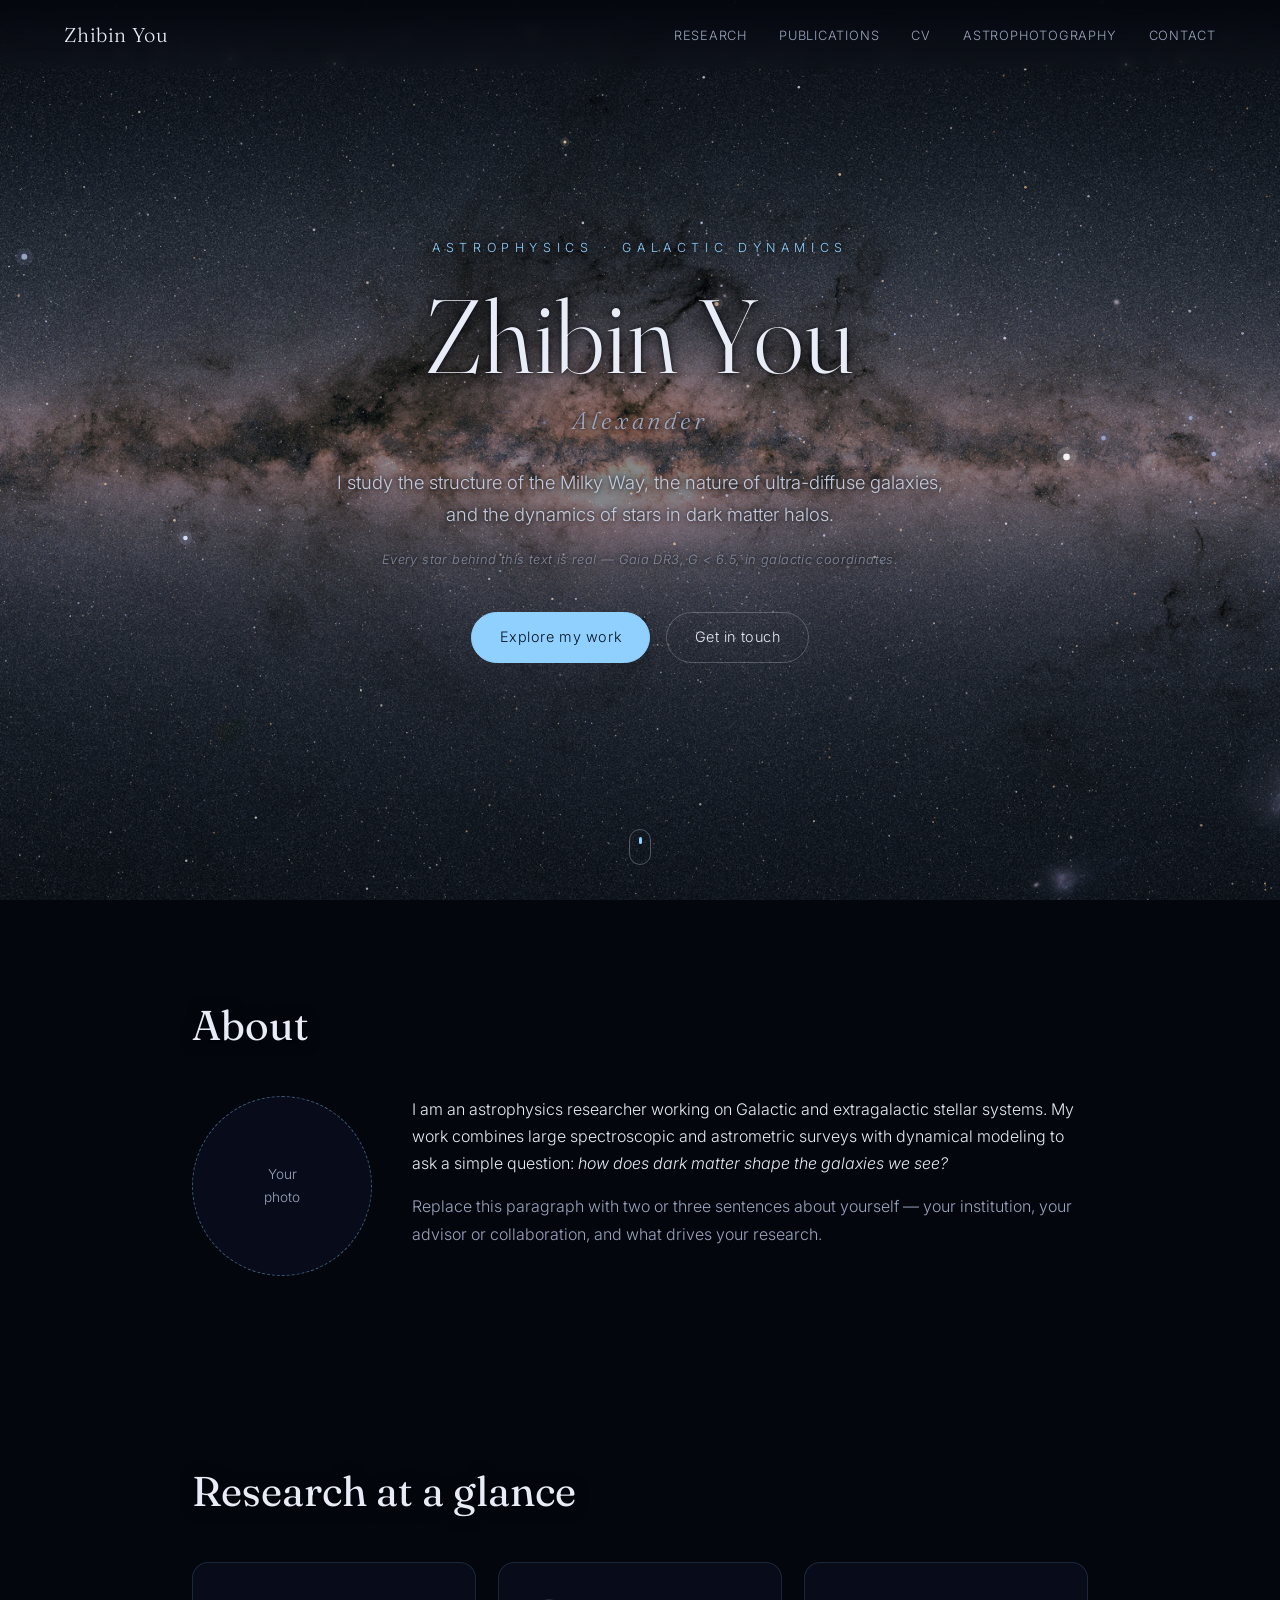
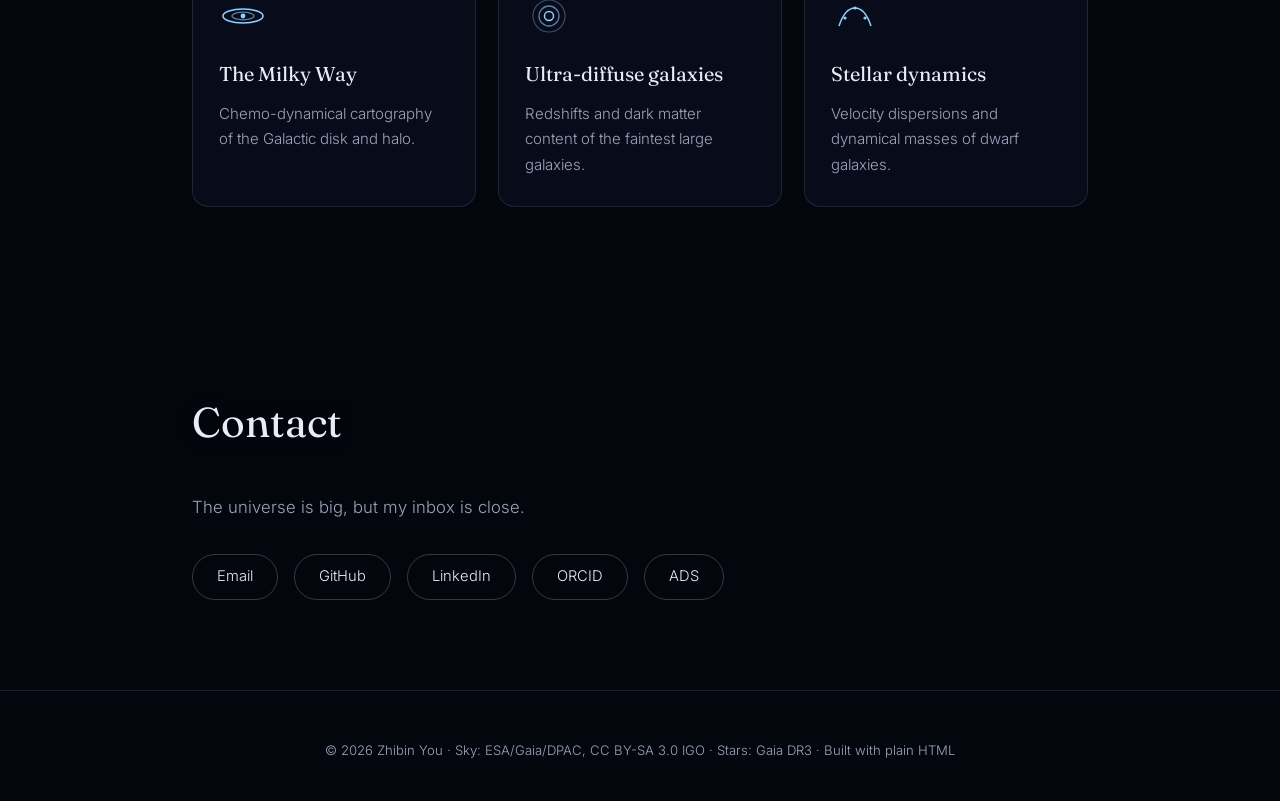
==== index.html @ 36823988 "initial site" ====
<!DOCTYPE html>
<html lang="en">
<head>
<meta charset="UTF-8">
<meta name="viewport" content="width=device-width, initial-scale=1.0">
<title>Zhibin You — Astrophysics</title>
<link rel="preconnect" href="https://fonts.googleapis.com">
<link rel="preconnect" href="https://fonts.gstatic.com" crossorigin>
<link href="https://fonts.googleapis.com/css2?family=Fraunces:opsz,wght@9..144,300;9..144,400;9..144,600&family=Inter:wght@300;400;500;600&display=swap" rel="stylesheet">
<link rel="stylesheet" href="style.css">
</head>
<body>
<canvas id="sky"></canvas>

<nav>
  <a class="brand" href="index.html">Zhibin You</a>
  <div class="links">
    <a href="research.html">Research</a>
    <a href="publications.html">Publications</a>
    <a href="cv.html">CV</a>
    <a href="astrophotography.html">Astrophotography</a>
    <a href="#contact">Contact</a>
  </div>
</nav>

<header id="top" class="hero">
  <p class="pre">ASTROPHYSICS · GALACTIC DYNAMICS</p>
  <h1>Zhibin You</h1>
  <p class="aka">Alexander</p>
  <p class="tagline">I study the structure of the Milky Way, the nature of ultra-diffuse galaxies,<br>and the dynamics of stars in dark matter halos.</p>
  <p class="sky-note">Every star behind this text is real — Gaia DR3, G &lt; 6.5, in galactic coordinates.</p>
  <div class="hero-actions">
    <a class="btn primary" href="research.html">Explore my work</a>
    <a class="btn ghost" href="#contact">Get in touch</a>
  </div>
  <div class="scroll-cue"><span></span></div>
</header>

<main>
  <section id="about" class="reveal">
    <h2>About</h2>
    <div class="about-grid">
      <div class="portrait"><div class="portrait-ph">Your<br>photo</div></div>
      <div>
        <p>I am an astrophysics researcher working on Galactic and extragalactic stellar systems. My work combines large spectroscopic and astrometric surveys with dynamical modeling to ask a simple question: <em>how does dark matter shape the galaxies we see?</em></p>
        <p>Replace this paragraph with two or three sentences about yourself — your institution, your advisor or collaboration, and what drives your research.</p>
      </div>
    </div>
  </section>

  <section id="highlights" class="reveal">
    <h2>Research at a glance</h2>
    <div class="cards">
      <a class="card" href="research.html#milkyway">
        <div class="glyph">
          <svg viewBox="0 0 48 48" fill="none"><ellipse cx="24" cy="24" rx="20" ry="7" stroke="currentColor" stroke-width="1.5"/><ellipse cx="24" cy="24" rx="11" ry="3.8" stroke="currentColor" stroke-width="1.2" opacity=".6"/><circle cx="24" cy="24" r="2.4" fill="currentColor"/></svg>
        </div>
        <h3>The Milky Way</h3>
        <p>Chemo-dynamical cartography of the Galactic disk and halo.</p>
      </a>
      <a class="card" href="research.html#udg">
        <div class="glyph">
          <svg viewBox="0 0 48 48" fill="none"><circle cx="24" cy="24" r="16" stroke="currentColor" stroke-width="1.2" opacity=".35"/><circle cx="24" cy="24" r="10" stroke="currentColor" stroke-width="1.3" opacity=".6"/><circle cx="24" cy="24" r="4.5" stroke="currentColor" stroke-width="1.5"/></svg>
        </div>
        <h3>Ultra-diffuse galaxies</h3>
        <p>Redshifts and dark matter content of the faintest large galaxies.</p>
      </a>
      <a class="card" href="research.html#dynamics">
        <div class="glyph">
          <svg viewBox="0 0 48 48" fill="none"><path d="M8 34 C16 10, 32 10, 40 34" stroke="currentColor" stroke-width="1.5"/><circle cx="14" cy="26" r="1.6" fill="currentColor"/><circle cx="24" cy="16" r="1.6" fill="currentColor"/><circle cx="34" cy="26" r="1.6" fill="currentColor"/></svg>
        </div>
        <h3>Stellar dynamics</h3>
        <p>Velocity dispersions and dynamical masses of dwarf galaxies.</p>
      </a>
    </div>
  </section>

  <section id="contact" class="reveal">
    <h2>Contact</h2>
    <p class="contact-line">The universe is big, but my inbox is close.</p>
    <div class="contact-links">
      <a href="mailto:zyou6@alumni.jh.edu">Email</a>
      <a href="https://github.com/yourusername">GitHub</a>
      <a href="https://www.linkedin.com/in/your-handle">LinkedIn</a>
      <a href="https://orcid.org/0000-0000-0000-0000">ORCID</a>
      <a href="https://ui.adsabs.harvard.edu/">ADS</a>
    </div>
  </section>
</main>

<footer>
  <p>© 2026 Zhibin You · Sky: ESA/Gaia/DPAC, CC BY-SA 3.0 IGO · Stars: Gaia DR3 · Built with plain HTML</p>
</footer>

<script src="gaia_stars.js"></script>
<script src="stars.js"></script>
</body>
</html>
---- style.css ----
:root {
  --bg: #04060e;
  --bg-soft: #0a0f1e;
  --ink: #e8ecf6;
  --ink-dim: #9aa5bd;
  --accent: #8fd0ff;
  --accent-warm: #ffd9a0;
  --line: rgba(143, 208, 255, 0.14);
  --card: rgba(13, 19, 38, 0.55);
}

* { margin: 0; padding: 0; box-sizing: border-box; }

html { scroll-behavior: smooth; }

body {
  background: var(--bg);
  color: var(--ink);
  font-family: "Inter", system-ui, sans-serif;
  font-weight: 300;
  line-height: 1.7;
  overflow-x: hidden;
}

#sky {
  position: fixed;
  inset: 0;
  z-index: 0;
}

.sky-note {
  margin-top: 1.2rem;
  font-size: 0.8rem;
  font-style: italic;
  color: rgba(154, 165, 189, 0.75);
  letter-spacing: 0.03em;
}

nav {
  position: fixed;
  top: 0;
  left: 0;
  right: 0;
  z-index: 10;
  display: flex;
  justify-content: space-between;
  align-items: center;
  padding: 1.1rem clamp(1.5rem, 5vw, 4rem);
  background: linear-gradient(rgba(4, 6, 14, 0.85), rgba(4, 6, 14, 0));
  backdrop-filter: blur(6px);
}

nav .brand {
  font-family: "Fraunces", serif;
  font-size: 1.25rem;
  color: var(--ink);
  text-decoration: none;
  letter-spacing: 0.02em;
}

nav .links { white-space: nowrap; }

nav .links a {
  color: var(--ink-dim);
  text-decoration: none;
  font-size: 0.8rem;
  letter-spacing: 0.06em;
  text-transform: uppercase;
  margin-left: clamp(0.8rem, 2.2vw, 2.2rem);
  transition: color 0.25s;
}

@media (max-width: 980px) {
  nav .links a[href$="#contact"] { display: none; }
}

nav .links a:hover, nav .links a.active { color: var(--accent); }

header {
  position: relative;
  z-index: 1;
  min-height: 100vh;
  display: flex;
  flex-direction: column;
  justify-content: center;
  align-items: center;
  text-align: center;
  padding: 0 1.5rem;
}

header .pre {
  font-size: 0.78rem;
  letter-spacing: 0.45em;
  color: var(--accent);
  margin-bottom: 1.4rem;
}

header h1 {
  font-family: "Fraunces", serif;
  font-weight: 300;
  font-size: clamp(3.2rem, 9vw, 6.5rem);
  letter-spacing: 0.01em;
  line-height: 1.05;
}

.aka {
  margin-top: 0.7rem;
  font-family: "Fraunces", serif;
  font-style: italic;
  font-size: clamp(1.05rem, 2.2vw, 1.5rem);
  color: var(--ink-dim);
  letter-spacing: 0.14em;
}

header .tagline {
  margin-top: 1.6rem;
  max-width: 44rem;
  color: #c3ccdf;
  font-size: clamp(1rem, 2vw, 1.15rem);
}

header, .page-head, section h2, .topic {
  text-shadow: 0 1px 14px rgba(4, 6, 14, 0.95), 0 0 4px rgba(4, 6, 14, 0.7);
}

.btn { text-shadow: none; }

.hero-actions { margin-top: 2.6rem; display: flex; gap: 1rem; flex-wrap: wrap; justify-content: center; }

.btn {
  display: inline-block;
  padding: 0.75rem 1.7rem;
  border-radius: 999px;
  font-size: 0.9rem;
  letter-spacing: 0.04em;
  text-decoration: none;
  transition: all 0.3s;
}

.btn.primary {
  color: #04121f;
  background: var(--accent);
  border: 1px solid var(--accent);
}

.btn.primary:hover { background: #b5e0ff; box-shadow: 0 0 32px rgba(143, 208, 255, 0.35); }

.btn.ghost {
  color: var(--ink);
  border: 1px solid rgba(232, 236, 246, 0.25);
}

.btn.ghost:hover { border-color: var(--accent); color: var(--accent); }

.scroll-cue {
  position: absolute;
  bottom: 2.2rem;
  width: 22px;
  height: 36px;
  border: 1.5px solid rgba(232, 236, 246, 0.3);
  border-radius: 12px;
}

.scroll-cue span {
  position: absolute;
  left: 50%;
  top: 7px;
  width: 3px;
  height: 7px;
  margin-left: -1.5px;
  border-radius: 2px;
  background: var(--accent);
  animation: cue 2s infinite;
}

@keyframes cue {
  0% { transform: translateY(0); opacity: 1; }
  70% { transform: translateY(12px); opacity: 0; }
  100% { opacity: 0; }
}

.page-head {
  position: relative;
  z-index: 1;
  min-height: 48vh;
  display: flex;
  flex-direction: column;
  justify-content: flex-end;
  align-items: center;
  text-align: center;
  padding: 7rem 1.5rem 3rem;
}

.page-head .pre {
  font-size: 0.72rem;
  letter-spacing: 0.45em;
  color: var(--accent);
  margin-bottom: 1rem;
}

.page-head h1 {
  font-family: "Fraunces", serif;
  font-weight: 300;
  font-size: clamp(2.6rem, 6vw, 4.2rem);
}

.page-head .tagline {
  margin-top: 1rem;
  max-width: 44rem;
  color: var(--ink-dim);
}

.page-head code {
  font-family: ui-monospace, monospace;
  font-size: 0.85em;
  color: var(--accent);
}

.page-head .hero-actions { margin-top: 1.8rem; }

main { position: relative; z-index: 1; }

section {
  max-width: 62rem;
  margin: 0 auto;
  padding: clamp(4rem, 10vh, 7rem) clamp(1.5rem, 5vw, 3rem);
}

section h2 {
  font-family: "Fraunces", serif;
  font-weight: 400;
  font-size: clamp(1.8rem, 4vw, 2.6rem);
  margin-bottom: 2.2rem;
}

section h2 .num {
  font-size: 0.55em;
  color: var(--accent);
  vertical-align: 0.5em;
  margin-right: 0.8em;
  letter-spacing: 0.15em;
}

.reveal { opacity: 0; transform: translateY(28px); transition: opacity 0.8s ease, transform 0.8s ease; }
.reveal.in { opacity: 1; transform: none; }

.about-grid {
  display: grid;
  grid-template-columns: 180px 1fr;
  gap: 2.5rem;
  align-items: start;
}

.about-grid p + p { margin-top: 1rem; color: var(--ink-dim); }

.portrait-ph {
  width: 180px;
  height: 180px;
  border-radius: 50%;
  border: 1px dashed rgba(143, 208, 255, 0.4);
  display: flex;
  align-items: center;
  justify-content: center;
  text-align: center;
  color: var(--ink-dim);
  font-size: 0.85rem;
  background: var(--card);
}

.cards {
  display: grid;
  grid-template-columns: repeat(auto-fit, minmax(240px, 1fr));
  gap: 1.4rem;
}

.card {
  background: var(--card);
  border: 1px solid var(--line);
  border-radius: 16px;
  padding: 1.8rem 1.6rem;
  backdrop-filter: blur(8px);
  transition: transform 0.35s, border-color 0.35s, box-shadow 0.35s;
}

.card:hover {
  transform: translateY(-6px);
  border-color: rgba(143, 208, 255, 0.45);
  box-shadow: 0 18px 44px rgba(0, 0, 0, 0.45);
}

.glyph { width: 48px; height: 48px; color: var(--accent); margin-bottom: 1.1rem; }
.glyph svg { width: 100%; height: 100%; }

.card h3 { font-family: "Fraunces", serif; font-weight: 400; font-size: 1.25rem; margin-bottom: 0.6rem; }
.card p { color: var(--ink-dim); font-size: 0.94rem; }

.section-note { color: var(--ink-dim); font-size: 0.9rem; margin: -1.2rem 0 2rem; }
.section-note a { color: var(--accent); }

.pubs { list-style: none; margin-bottom: 2.2rem; }

.pubs li {
  display: grid;
  grid-template-columns: 5rem 1fr;
  gap: 1.5rem;
  padding: 1.5rem 0;
  border-bottom: 1px solid var(--line);
}

.pubs li:first-child { border-top: 1px solid var(--line); }

.pubs .year, .timeline .year {
  font-family: "Fraunces", serif;
  color: var(--accent);
  font-size: 1rem;
  padding-top: 0.15rem;
  white-space: nowrap;
}

.pubs h3 { font-weight: 500; font-size: 1.05rem; margin-bottom: 0.3rem; }
.pubs p { color: var(--ink-dim); font-size: 0.9rem; }
.pubs strong { color: var(--ink); font-weight: 500; }
.pubs .venue a { color: var(--accent); text-decoration: none; }
.pubs .venue a:hover { text-decoration: underline; }

.timeline { list-style: none; margin: 1.6rem 0 2.2rem; }

.timeline li {
  display: grid;
  grid-template-columns: 8rem 1fr;
  gap: 1.5rem;
  padding: 1.1rem 0;
  border-bottom: 1px solid var(--line);
}

.timeline h3 { font-weight: 500; font-size: 1.02rem; }
.timeline p { color: var(--ink-dim); font-size: 0.9rem; max-width: 44rem; }
.timeline p + p { margin-top: 0.4rem; }

#cv > p { color: var(--ink-dim); }

.contact-line { color: var(--ink-dim); margin-bottom: 2rem; font-size: 1.05rem; }

.contact-links { display: flex; gap: 1rem; flex-wrap: wrap; }

.contact-links a {
  color: var(--ink);
  text-decoration: none;
  border: 1px solid rgba(232, 236, 246, 0.22);
  border-radius: 999px;
  padding: 0.6rem 1.5rem;
  font-size: 0.92rem;
  transition: all 0.3s;
}

.contact-links a:hover {
  border-color: var(--accent);
  color: var(--accent);
  box-shadow: 0 0 24px rgba(143, 208, 255, 0.2);
}

footer {
  position: relative;
  z-index: 1;
  text-align: center;
  padding: 3rem 1.5rem 2.5rem;
  color: var(--ink-dim);
  font-size: 0.82rem;
  border-top: 1px solid var(--line);
}

.topic { border-top: 1px solid var(--line); }
.topic:first-child { border-top: none; }
.topic .glyph { margin-bottom: 1rem; }
.topic h2 { margin-bottom: 1.2rem; }
.topic p { max-width: 46rem; }
.topic p + p { margin-top: 1rem; color: var(--ink-dim); }

.chips { display: flex; flex-wrap: wrap; gap: 0.7rem; }

.chips span {
  border: 1px solid var(--line);
  background: var(--card);
  border-radius: 999px;
  padding: 0.45rem 1.1rem;
  font-size: 0.88rem;
  color: var(--ink-dim);
}

section.wide { max-width: 76rem; }

.gallery {
  display: grid;
  grid-template-columns: repeat(auto-fill, minmax(300px, 1fr));
  gap: 1.6rem;
}

.shot { margin: 0; }

.shot-frame {
  position: relative;
  aspect-ratio: 4 / 3;
  border-radius: 14px;
  overflow: hidden;
  border: 1px solid var(--line);
  background: var(--card);
}

.shot-frame img {
  width: 100%;
  height: 100%;
  object-fit: cover;
  display: block;
  cursor: zoom-in;
  transition: transform 0.5s ease;
}

.shot-frame:hover img { transform: scale(1.04); }

.shot-ph {
  position: absolute;
  inset: 0;
  display: none;
  flex-direction: column;
  justify-content: center;
  align-items: center;
  gap: 0.5rem;
  text-align: center;
  padding: 1rem;
}

.shot-ph span { font-family: "Fraunces", serif; font-size: 1.05rem; }
.shot-ph em { font-size: 0.78rem; color: var(--ink-dim); font-style: normal; }

.shot.missing img { display: none; }
.shot.missing .shot-ph { display: flex; }
.shot.missing .shot-frame { border-style: dashed; border-color: rgba(143, 208, 255, 0.35); }

.shot figcaption { margin-top: 0.7rem; display: flex; flex-direction: column; gap: 0.15rem; }
.shot figcaption strong { font-weight: 500; font-size: 0.95rem; }
.shot figcaption span { color: var(--ink-dim); font-size: 0.8rem; }

#lightbox {
  position: fixed;
  inset: 0;
  z-index: 50;
  display: none;
  flex-direction: column;
  justify-content: center;
  align-items: center;
  gap: 1rem;
  background: rgba(2, 4, 10, 0.92);
  backdrop-filter: blur(10px);
  padding: 3rem 1.5rem;
}

#lightbox.open { display: flex; }

#lightbox img {
  max-width: min(92vw, 1200px);
  max-height: 78vh;
  border-radius: 10px;
}

#lightbox p { color: var(--ink-dim); font-size: 0.9rem; text-align: center; }

#lb-close {
  position: absolute;
  top: 1.2rem;
  right: 1.6rem;
  background: none;
  border: none;
  color: var(--ink);
  font-size: 2.2rem;
  cursor: pointer;
  line-height: 1;
}

a.card { text-decoration: none; color: inherit; display: block; }

@media (max-width: 640px) {
  nav .links a:not(:last-child) { display: none; }
  .about-grid { grid-template-columns: 1fr; }
  .portrait-ph { margin: 0 auto; }
  .pubs li, .timeline li { grid-template-columns: 1fr; gap: 0.3rem; }
}
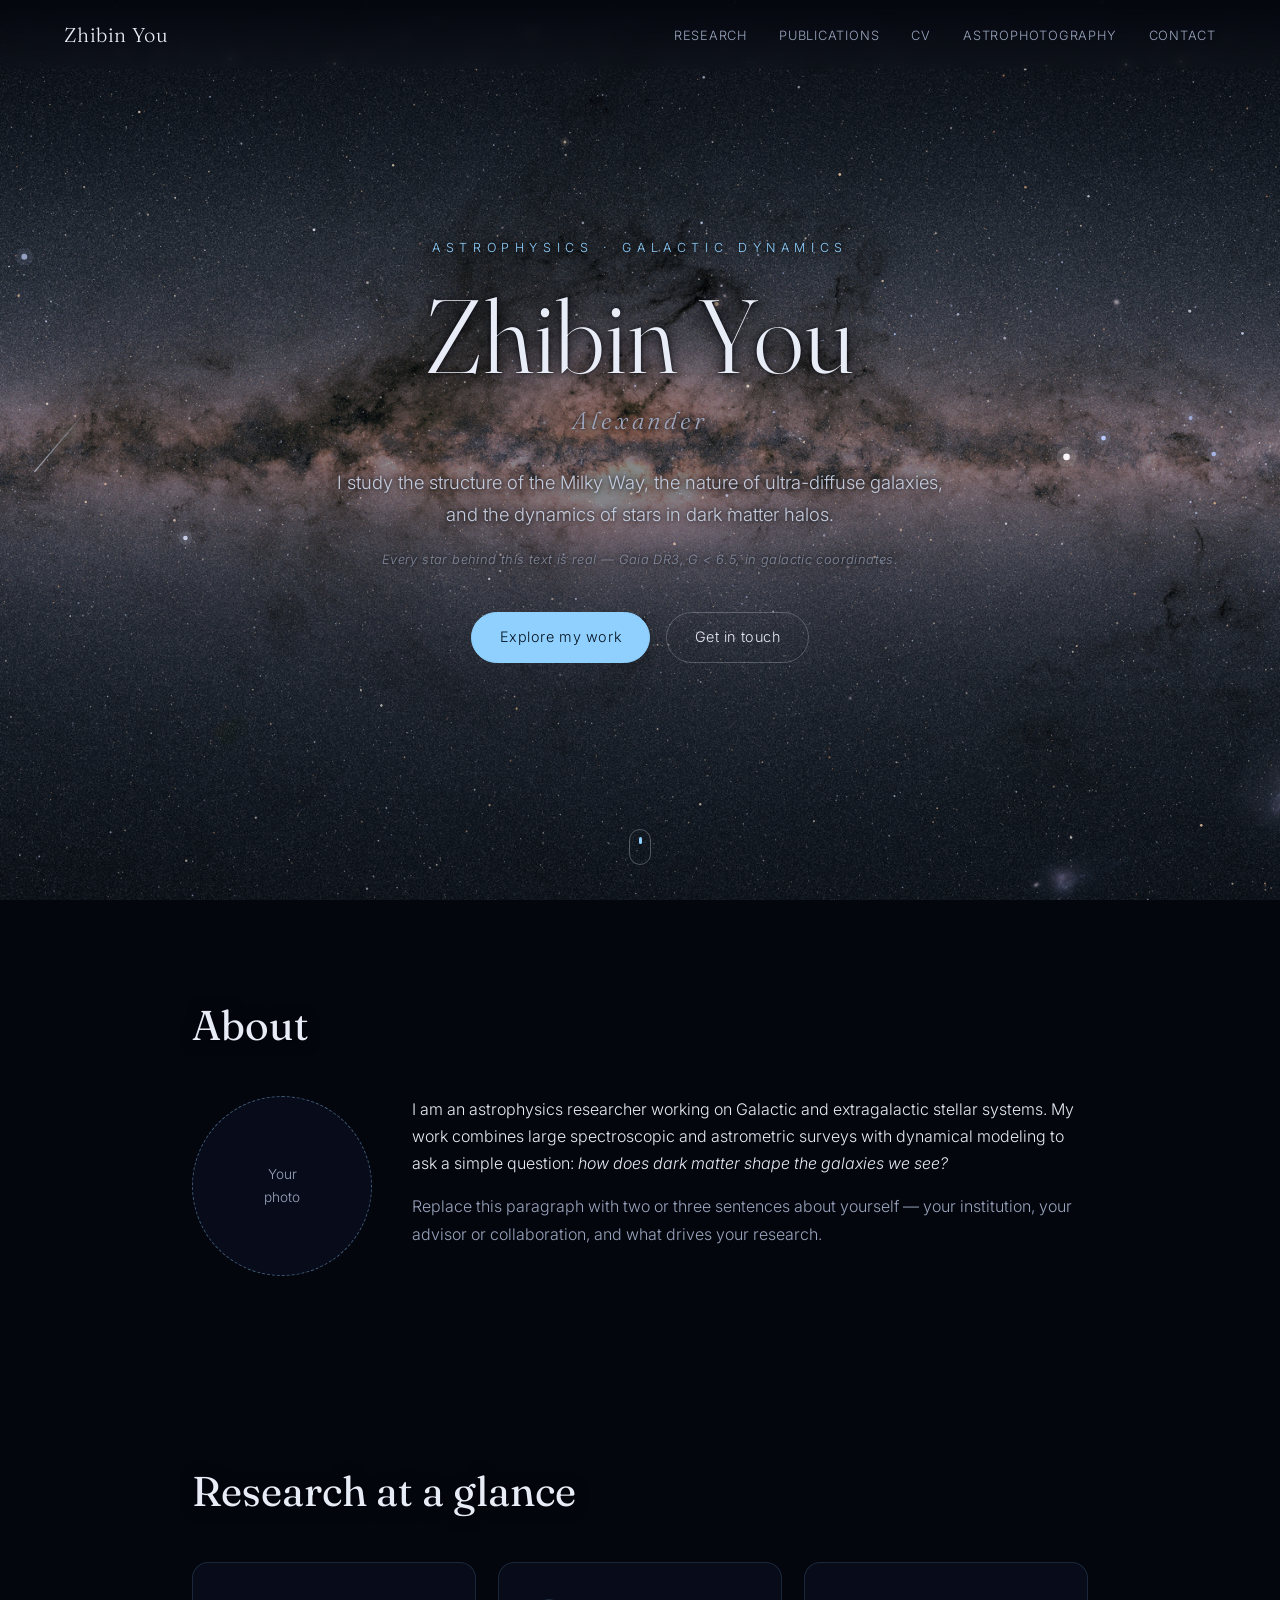
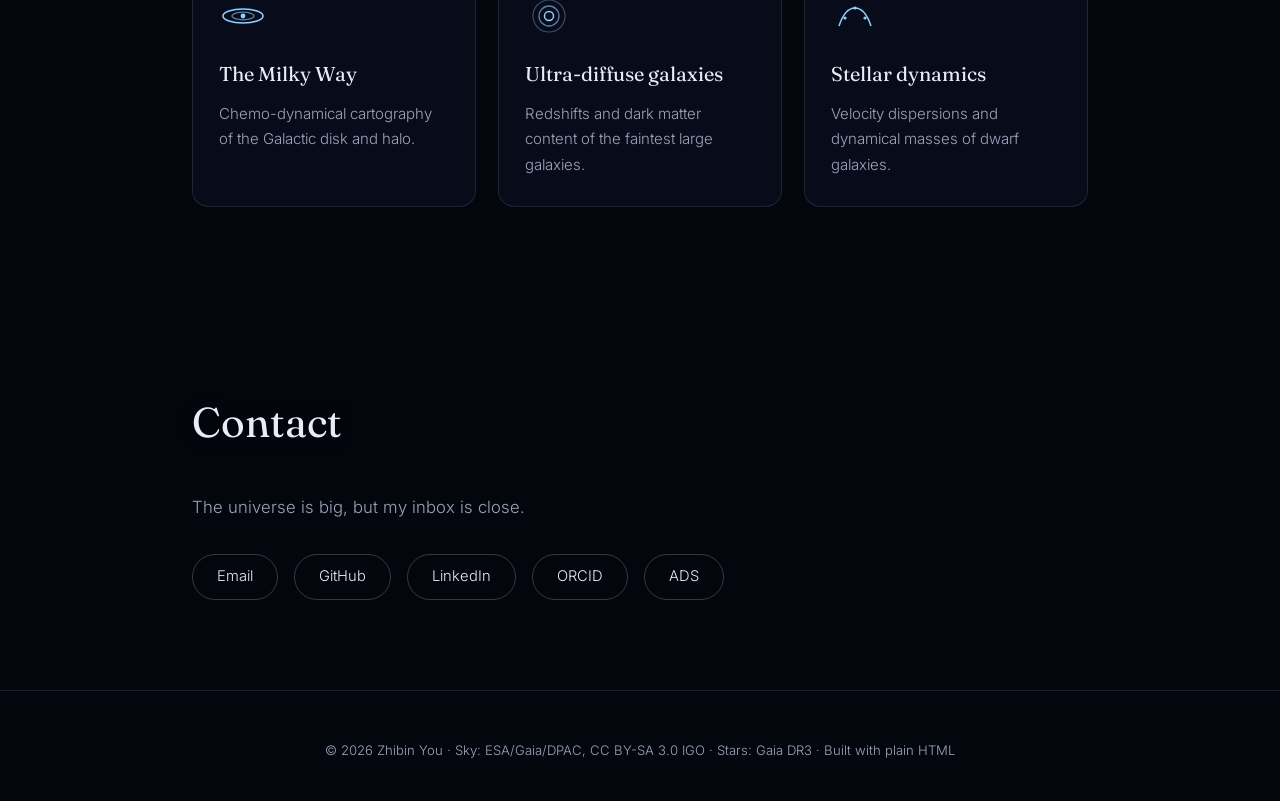
==== commit 86e2d855: "update" ====
--- a/index.html
+++ b/index.html
@@ -80,8 +80,8 @@
     <p class="contact-line">The universe is big, but my inbox is close.</p>
     <div class="contact-links">
       <a href="mailto:zyou6@alumni.jh.edu">Email</a>
-      <a href="https://github.com/yourusername">GitHub</a>
-      <a href="https://www.linkedin.com/in/your-handle">LinkedIn</a>
+      <a href="https://github.com/Astroceanman">GitHub</a>
+      <a href="https://www.linkedin.com/in/zhibin-you-b2b769414/">LinkedIn</a>
       <a href="https://orcid.org/0000-0000-0000-0000">ORCID</a>
       <a href="https://ui.adsabs.harvard.edu/">ADS</a>
     </div>
--- a/style.css
+++ b/style.css
@@ -390,23 +390,31 @@
 section.wide { max-width: 76rem; }
 
 .gallery {
+  display: flex;
+  flex-direction: column;
+  gap: clamp(3rem, 7vh, 5rem);
+}
+
+.photo-row {
   display: grid;
-  grid-template-columns: repeat(auto-fill, minmax(300px, 1fr));
-  gap: 1.6rem;
-}
-
-.shot { margin: 0; }
-
-.shot-frame {
+  grid-template-columns: 3fr 2fr;
+  gap: clamp(1.5rem, 4vw, 3rem);
+  align-items: center;
+}
+
+.photo-row:nth-child(even) .photo-frame { order: 2; }
+
+.photo-frame {
   position: relative;
-  aspect-ratio: 4 / 3;
-  border-radius: 14px;
+  aspect-ratio: 3 / 2;
+  border-radius: 16px;
   overflow: hidden;
   border: 1px solid var(--line);
   background: var(--card);
-}
-
-.shot-frame img {
+  box-shadow: 0 22px 60px rgba(0, 0, 0, 0.45);
+}
+
+.photo-frame img {
   width: 100%;
   height: 100%;
   object-fit: cover;
@@ -415,7 +423,7 @@
   transition: transform 0.5s ease;
 }
 
-.shot-frame:hover img { transform: scale(1.04); }
+.photo-frame:hover img { transform: scale(1.03); }
 
 .shot-ph {
   position: absolute;
@@ -429,16 +437,34 @@
   padding: 1rem;
 }
 
-.shot-ph span { font-family: "Fraunces", serif; font-size: 1.05rem; }
+.shot-ph span { font-family: "Fraunces", serif; font-size: 1.15rem; }
 .shot-ph em { font-size: 0.78rem; color: var(--ink-dim); font-style: normal; }
 
-.shot.missing img { display: none; }
-.shot.missing .shot-ph { display: flex; }
-.shot.missing .shot-frame { border-style: dashed; border-color: rgba(143, 208, 255, 0.35); }
-
-.shot figcaption { margin-top: 0.7rem; display: flex; flex-direction: column; gap: 0.15rem; }
-.shot figcaption strong { font-weight: 500; font-size: 0.95rem; }
-.shot figcaption span { color: var(--ink-dim); font-size: 0.8rem; }
+.photo-row.missing img { display: none; }
+.photo-row.missing .shot-ph { display: flex; }
+.photo-row.missing .photo-frame { border-style: dashed; border-color: rgba(143, 208, 255, 0.35); box-shadow: none; }
+
+.photo-info h3 {
+  font-family: "Fraunces", serif;
+  font-weight: 400;
+  font-size: clamp(1.3rem, 2.4vw, 1.7rem);
+  margin-bottom: 0.5rem;
+}
+
+.photo-meta {
+  color: var(--accent);
+  font-size: 0.8rem;
+  letter-spacing: 0.08em;
+  text-transform: uppercase;
+  margin-bottom: 0.9rem;
+}
+
+.photo-desc { color: var(--ink-dim); font-size: 0.95rem; }
+
+@media (max-width: 760px) {
+  .photo-row { grid-template-columns: 1fr; gap: 1.1rem; }
+  .photo-row:nth-child(even) .photo-frame { order: 0; }
+}
 
 #lightbox {
   position: fixed;
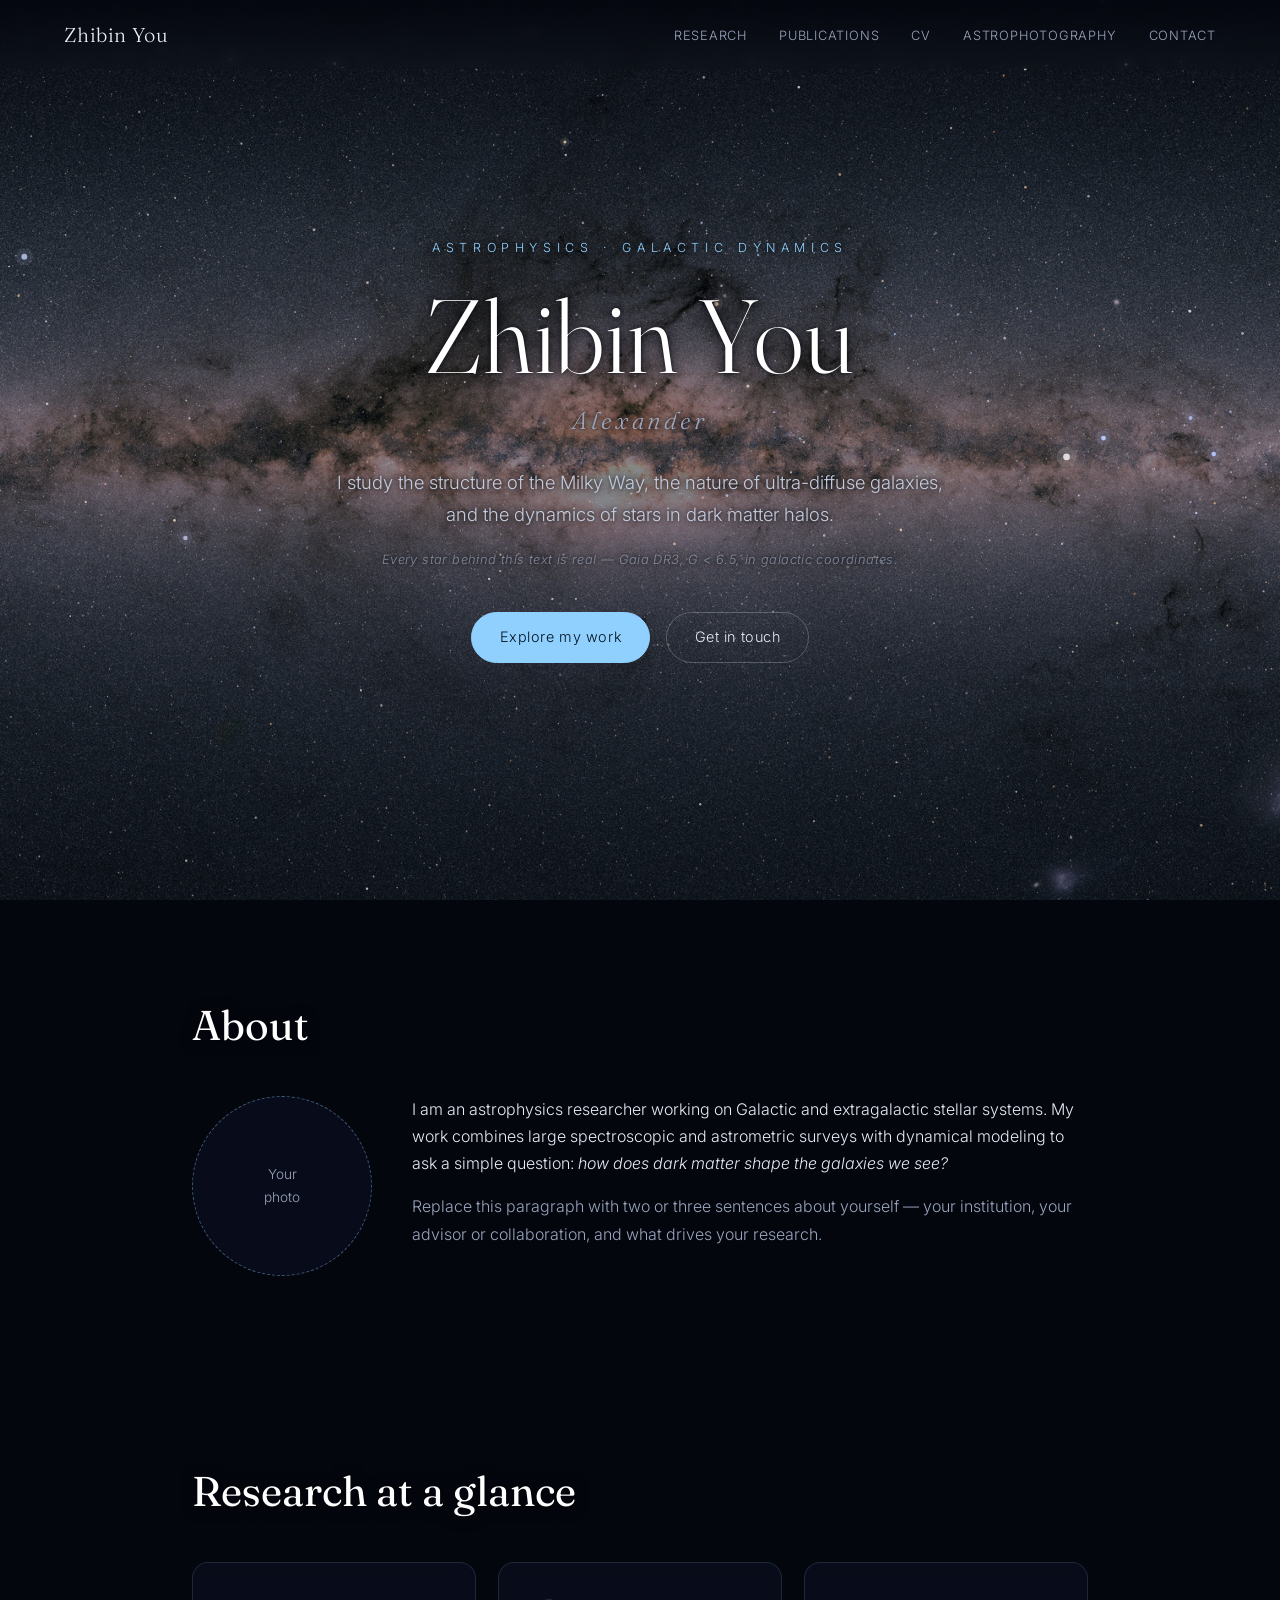
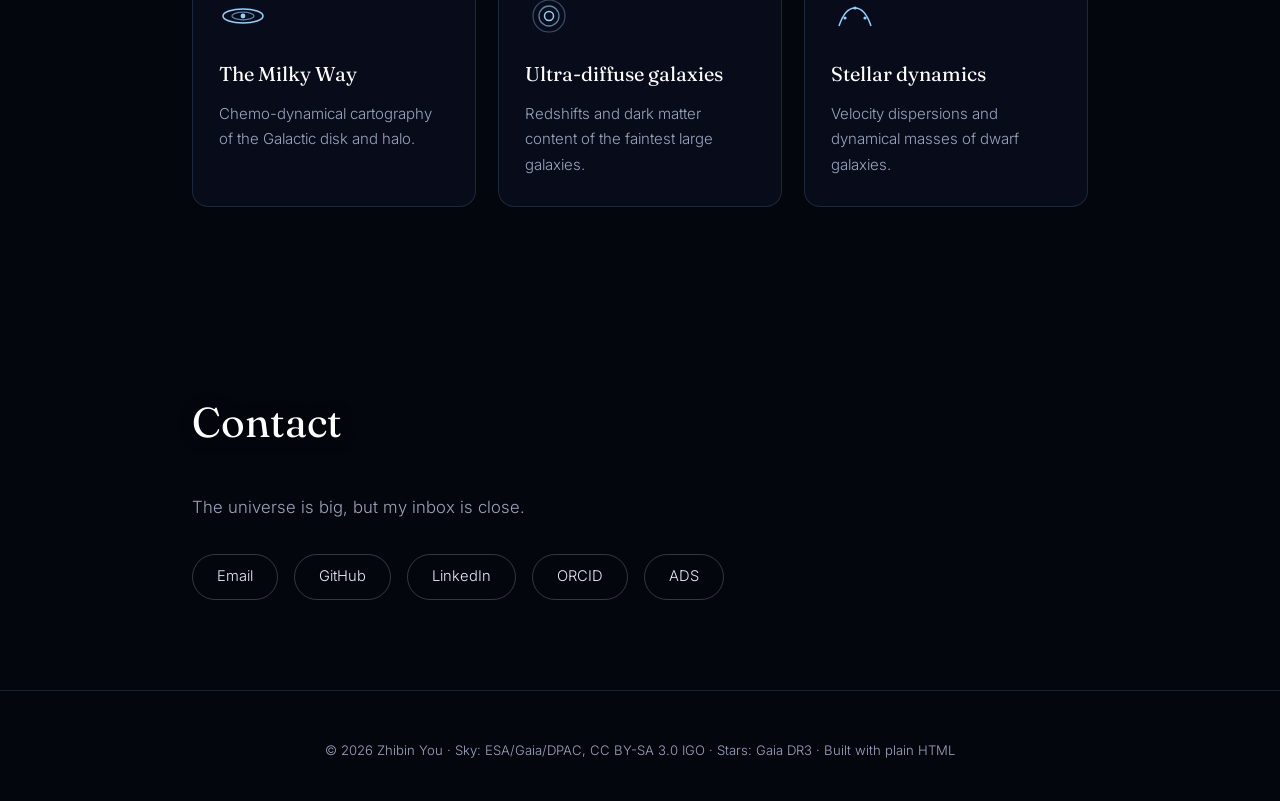
==== commit d6343ebf: "pure-white name and headings, drop CV tagline, legibility tweaks" ====
--- a/index.html
+++ b/index.html
@@ -33,7 +33,6 @@
     <a class="btn primary" href="research.html">Explore my work</a>
     <a class="btn ghost" href="#contact">Get in touch</a>
   </div>
-  <div class="scroll-cue"><span></span></div>
 </header>
 
 <main>
--- a/style.css
+++ b/style.css
@@ -70,11 +70,13 @@
   transition: color 0.25s;
 }
 
-@media (max-width: 980px) {
-  nav .links a[href$="#contact"] { display: none; }
-}
-
 nav .links a:hover, nav .links a.active { color: var(--accent); }
+
+@media (max-width: 760px) {
+  nav { flex-direction: column; gap: 0.55rem; padding: 0.85rem 1rem; }
+  nav .links { white-space: normal; display: flex; flex-wrap: wrap; justify-content: center; }
+  nav .links a { margin: 0 0.55rem; font-size: 0.72rem; }
+}
 
 header {
   position: relative;
@@ -334,8 +336,18 @@
 }
 
 .timeline h3 { font-weight: 500; font-size: 1.02rem; }
-.timeline p { color: var(--ink-dim); font-size: 0.9rem; max-width: 44rem; }
+.timeline p { color: #dfe4ef; font-size: 0.9rem; max-width: 44rem; }
 .timeline p + p { margin-top: 0.4rem; }
+
+.timeline, .pubs, .photo-info {
+  text-shadow: 0 1px 8px rgba(2, 4, 10, 0.92), 0 0 3px rgba(2, 4, 10, 0.7);
+}
+.pubs p, .photo-desc, .topic p { color: #dfe4ef; }
+
+header h1, .page-head h1, section h2,
+.timeline h3, .pubs h3, .card h3, .photo-info h3 {
+  color: #fff;
+}
 
 #cv > p { color: var(--ink-dim); }
 
@@ -402,6 +414,8 @@
   align-items: center;
 }
 
+.photo-row:nth-child(even) { grid-template-columns: 2fr 3fr; }
+.photo-row:nth-child(even) .photo-info { order: 1; }
 .photo-row:nth-child(even) .photo-frame { order: 2; }
 
 .photo-frame {
@@ -460,10 +474,14 @@
 }
 
 .photo-desc { color: var(--ink-dim); font-size: 0.95rem; }
+.photo-desc strong { color: var(--ink); font-weight: 500; }
+.photo-desc a { color: var(--accent); text-decoration: underline; text-underline-offset: 2px; }
+.photo-desc a:hover { color: #b5e0ff; }
 
 @media (max-width: 760px) {
-  .photo-row { grid-template-columns: 1fr; gap: 1.1rem; }
-  .photo-row:nth-child(even) .photo-frame { order: 0; }
+  .photo-row, .photo-row:nth-child(even) { grid-template-columns: 1fr; gap: 1.1rem; }
+  .photo-row:nth-child(even) .photo-frame,
+  .photo-row:nth-child(even) .photo-info { order: 0; }
 }
 
 #lightbox {
@@ -505,7 +523,6 @@
 a.card { text-decoration: none; color: inherit; display: block; }
 
 @media (max-width: 640px) {
-  nav .links a:not(:last-child) { display: none; }
   .about-grid { grid-template-columns: 1fr; }
   .portrait-ph { margin: 0 auto; }
   .pubs li, .timeline li { grid-template-columns: 1fr; gap: 0.3rem; }
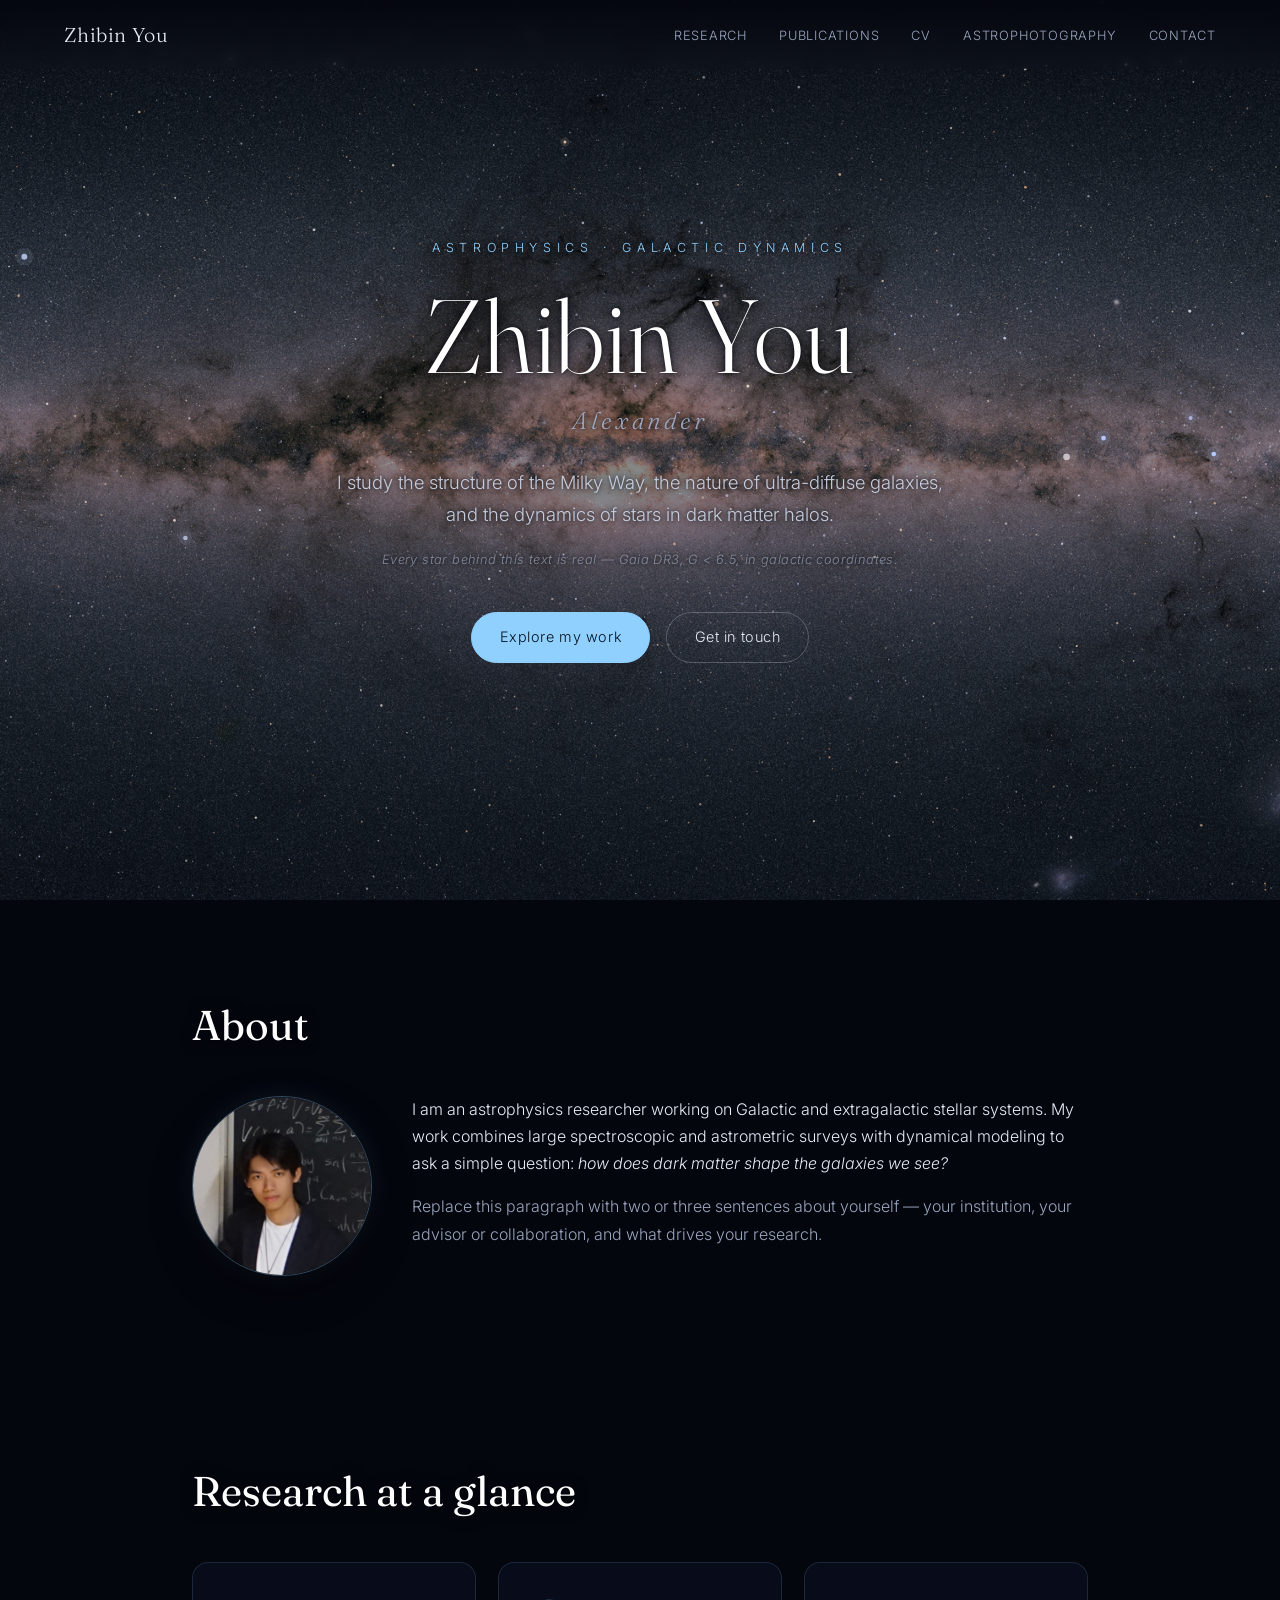
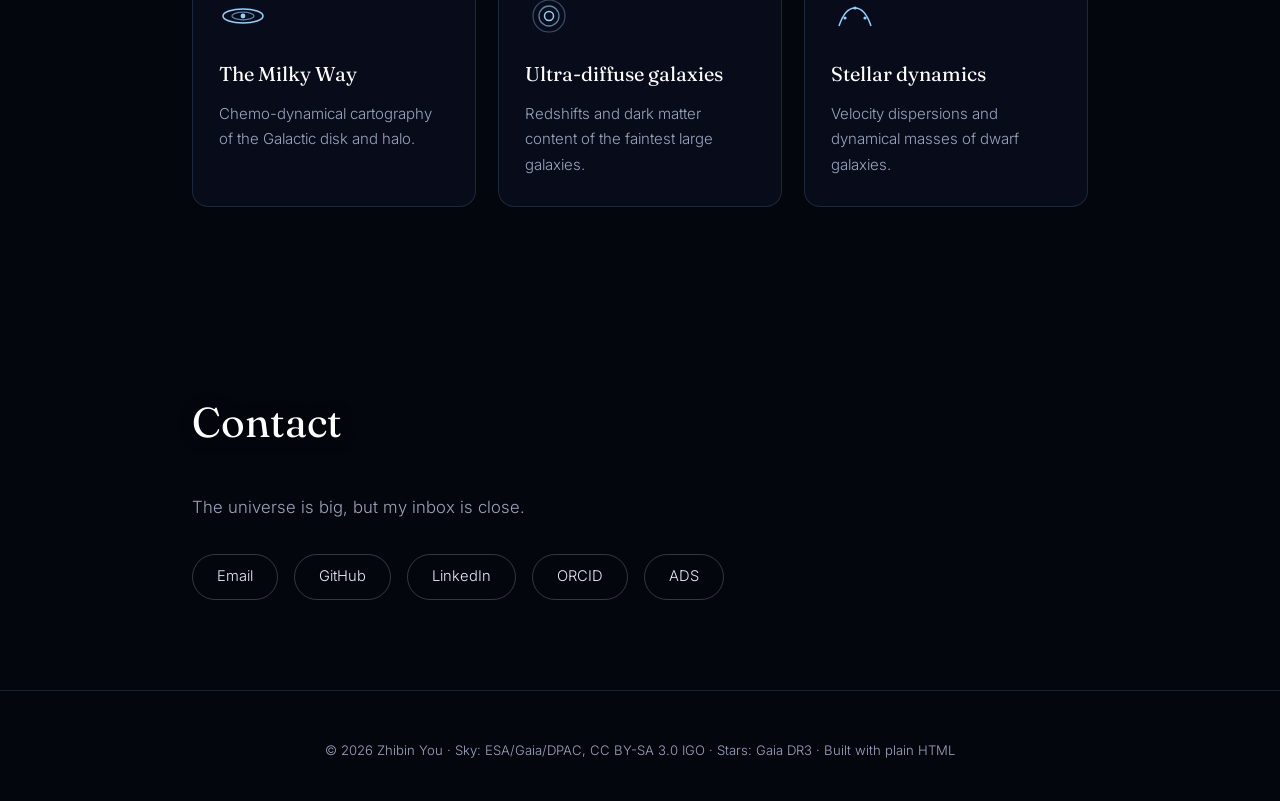
==== commit 93cf8ae1: "Add profile photo to homepage" ====
--- a/index.html
+++ b/index.html
@@ -39,7 +39,9 @@
   <section id="about" class="reveal">
     <h2>About</h2>
     <div class="about-grid">
-      <div class="portrait"><div class="portrait-ph">Your<br>photo</div></div>
+      <div class="portrait">
+        <img src="assets/profile.jpg" alt="Portrait of Zhibin You">
+      </div>
       <div>
         <p>I am an astrophysics researcher working on Galactic and extragalactic stellar systems. My work combines large spectroscopic and astrometric surveys with dynamical modeling to ask a simple question: <em>how does dark matter shape the galaxies we see?</em></p>
         <p>Replace this paragraph with two or three sentences about yourself — your institution, your advisor or collaboration, and what drives your research.</p>
--- a/style.css
+++ b/style.css
@@ -255,18 +255,15 @@
 
 .about-grid p + p { margin-top: 1rem; color: var(--ink-dim); }
 
-.portrait-ph {
+.portrait img {
+  display: block;
   width: 180px;
   height: 180px;
   border-radius: 50%;
-  border: 1px dashed rgba(143, 208, 255, 0.4);
-  display: flex;
-  align-items: center;
-  justify-content: center;
-  text-align: center;
-  color: var(--ink-dim);
-  font-size: 0.85rem;
-  background: var(--card);
+  object-fit: cover;
+  object-position: center;
+  border: 1px solid rgba(143, 208, 255, 0.34);
+  box-shadow: 0 16px 42px rgba(0, 0, 0, 0.45), 0 0 24px rgba(143, 208, 255, 0.09);
 }
 
 .cards {
@@ -522,8 +519,10 @@
 
 a.card { text-decoration: none; color: inherit; display: block; }
 
+.egg { color: inherit; text-decoration: none; cursor: default; }
+
 @media (max-width: 640px) {
   .about-grid { grid-template-columns: 1fr; }
-  .portrait-ph { margin: 0 auto; }
+  .portrait img { margin: 0 auto; }
   .pubs li, .timeline li { grid-template-columns: 1fr; gap: 0.3rem; }
 }
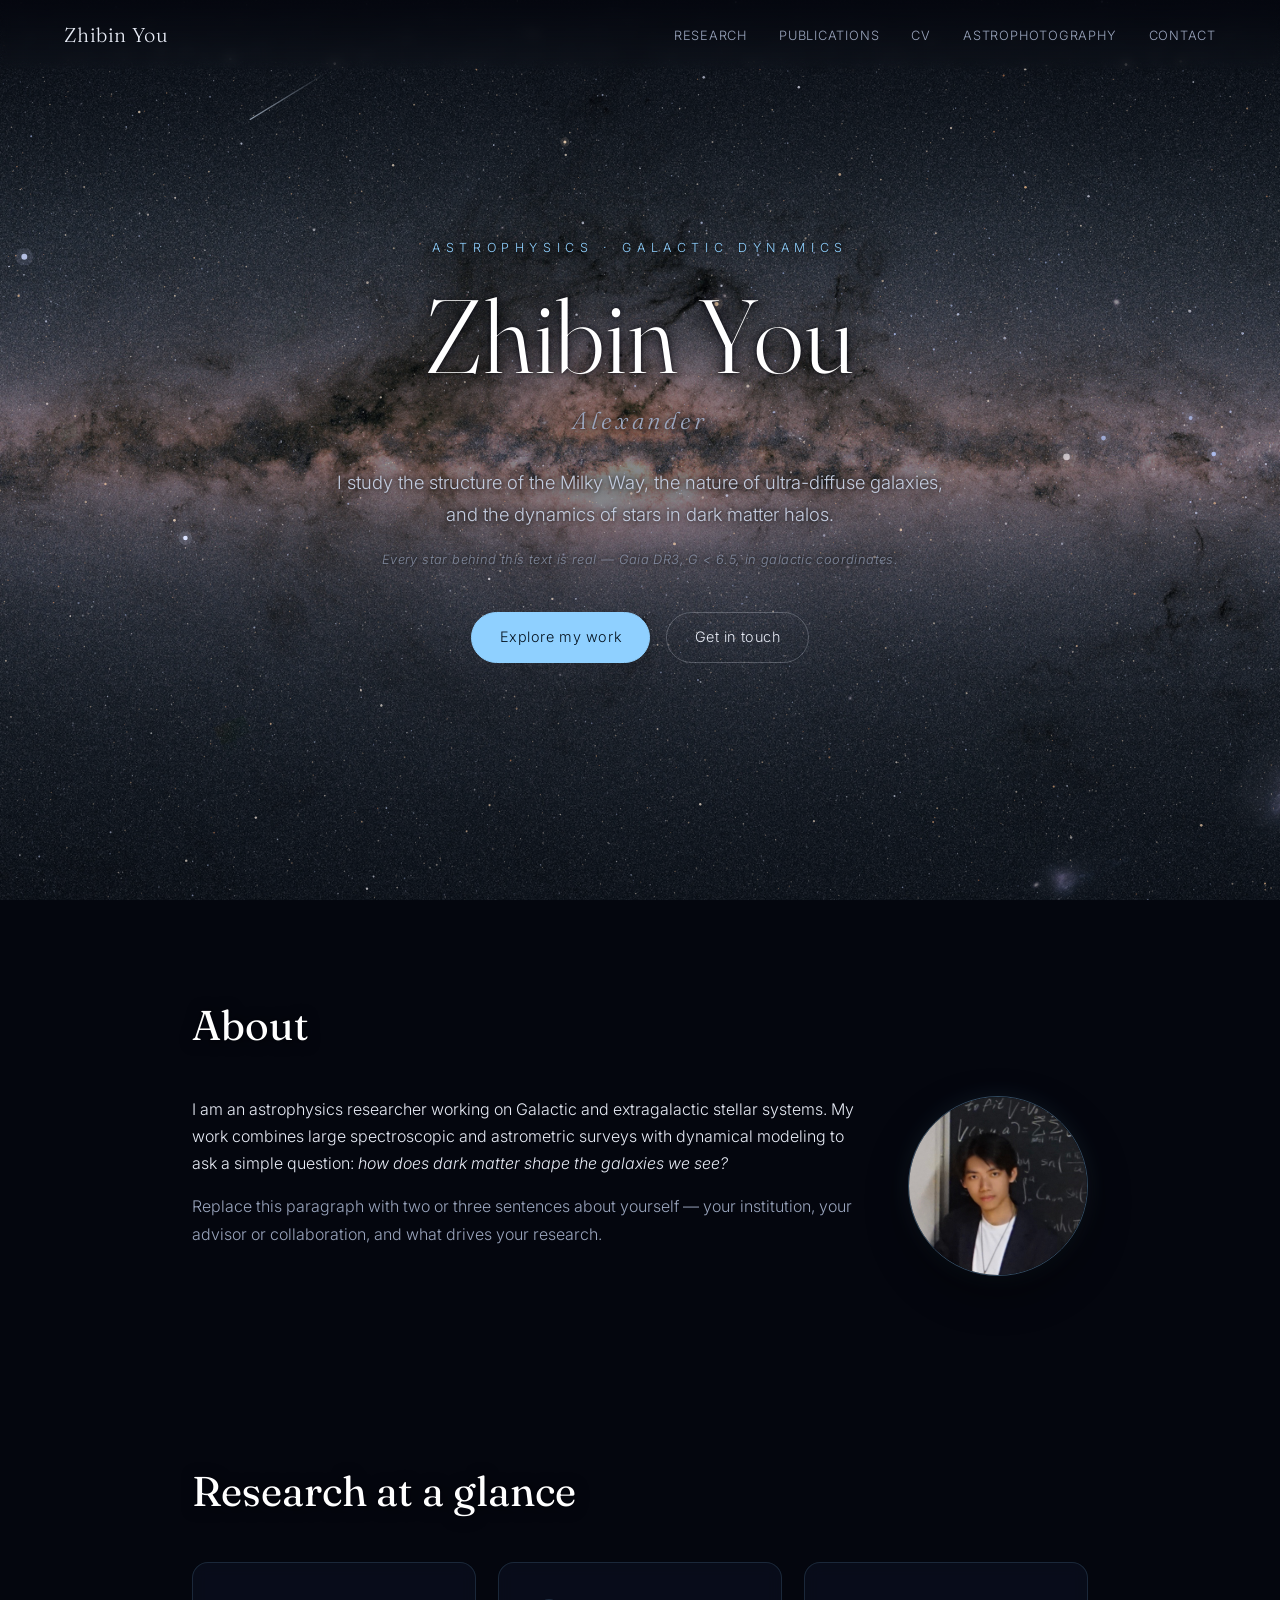
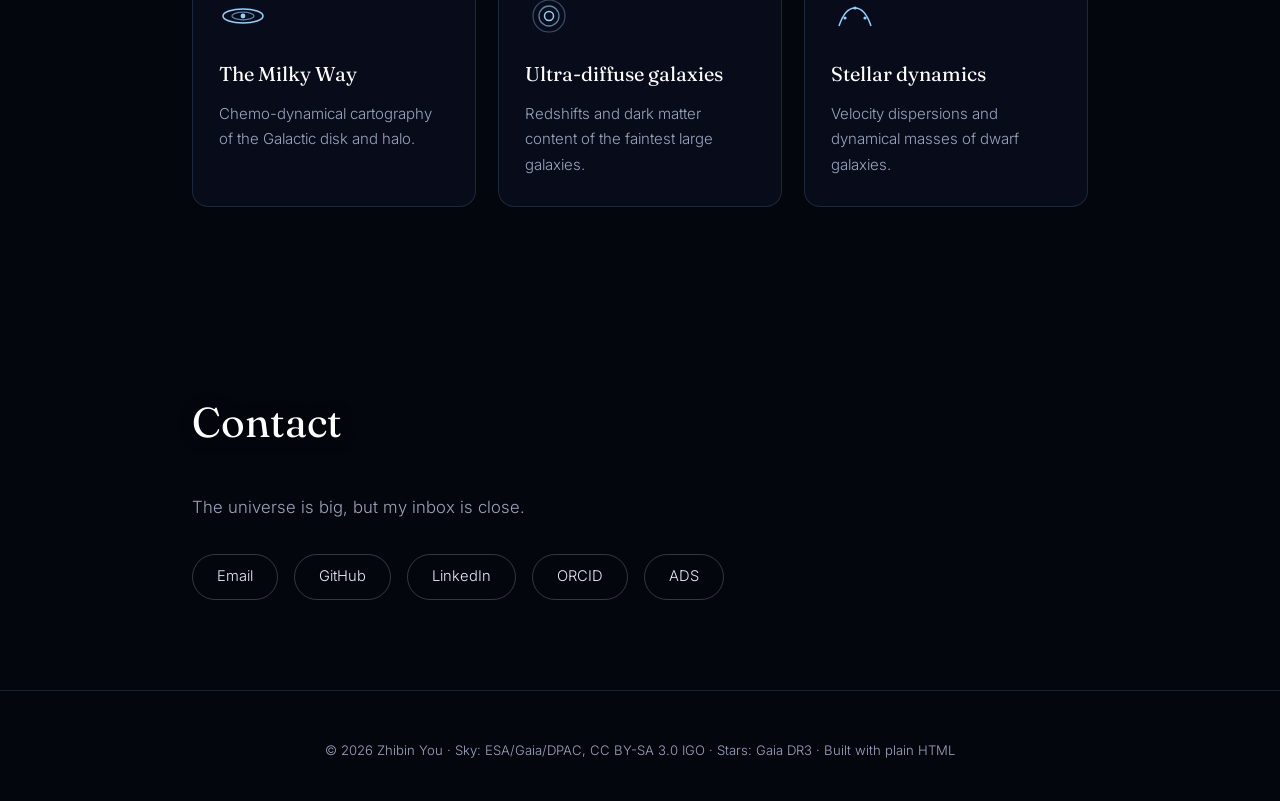
==== commit 4ff007d4: "Move profile photo to right of About text" ====
--- a/index.html
+++ b/index.html
@@ -39,12 +39,12 @@
   <section id="about" class="reveal">
     <h2>About</h2>
     <div class="about-grid">
-      <div class="portrait">
-        <img src="assets/profile.jpg" alt="Portrait of Zhibin You">
-      </div>
       <div>
         <p>I am an astrophysics researcher working on Galactic and extragalactic stellar systems. My work combines large spectroscopic and astrometric surveys with dynamical modeling to ask a simple question: <em>how does dark matter shape the galaxies we see?</em></p>
         <p>Replace this paragraph with two or three sentences about yourself — your institution, your advisor or collaboration, and what drives your research.</p>
+      </div>
+      <div class="portrait">
+        <img src="assets/profile.jpg" alt="Portrait of Zhibin You">
       </div>
     </div>
   </section>
--- a/style.css
+++ b/style.css
@@ -248,7 +248,7 @@
 
 .about-grid {
   display: grid;
-  grid-template-columns: 180px 1fr;
+  grid-template-columns: 1fr 180px;
   gap: 2.5rem;
   align-items: start;
 }
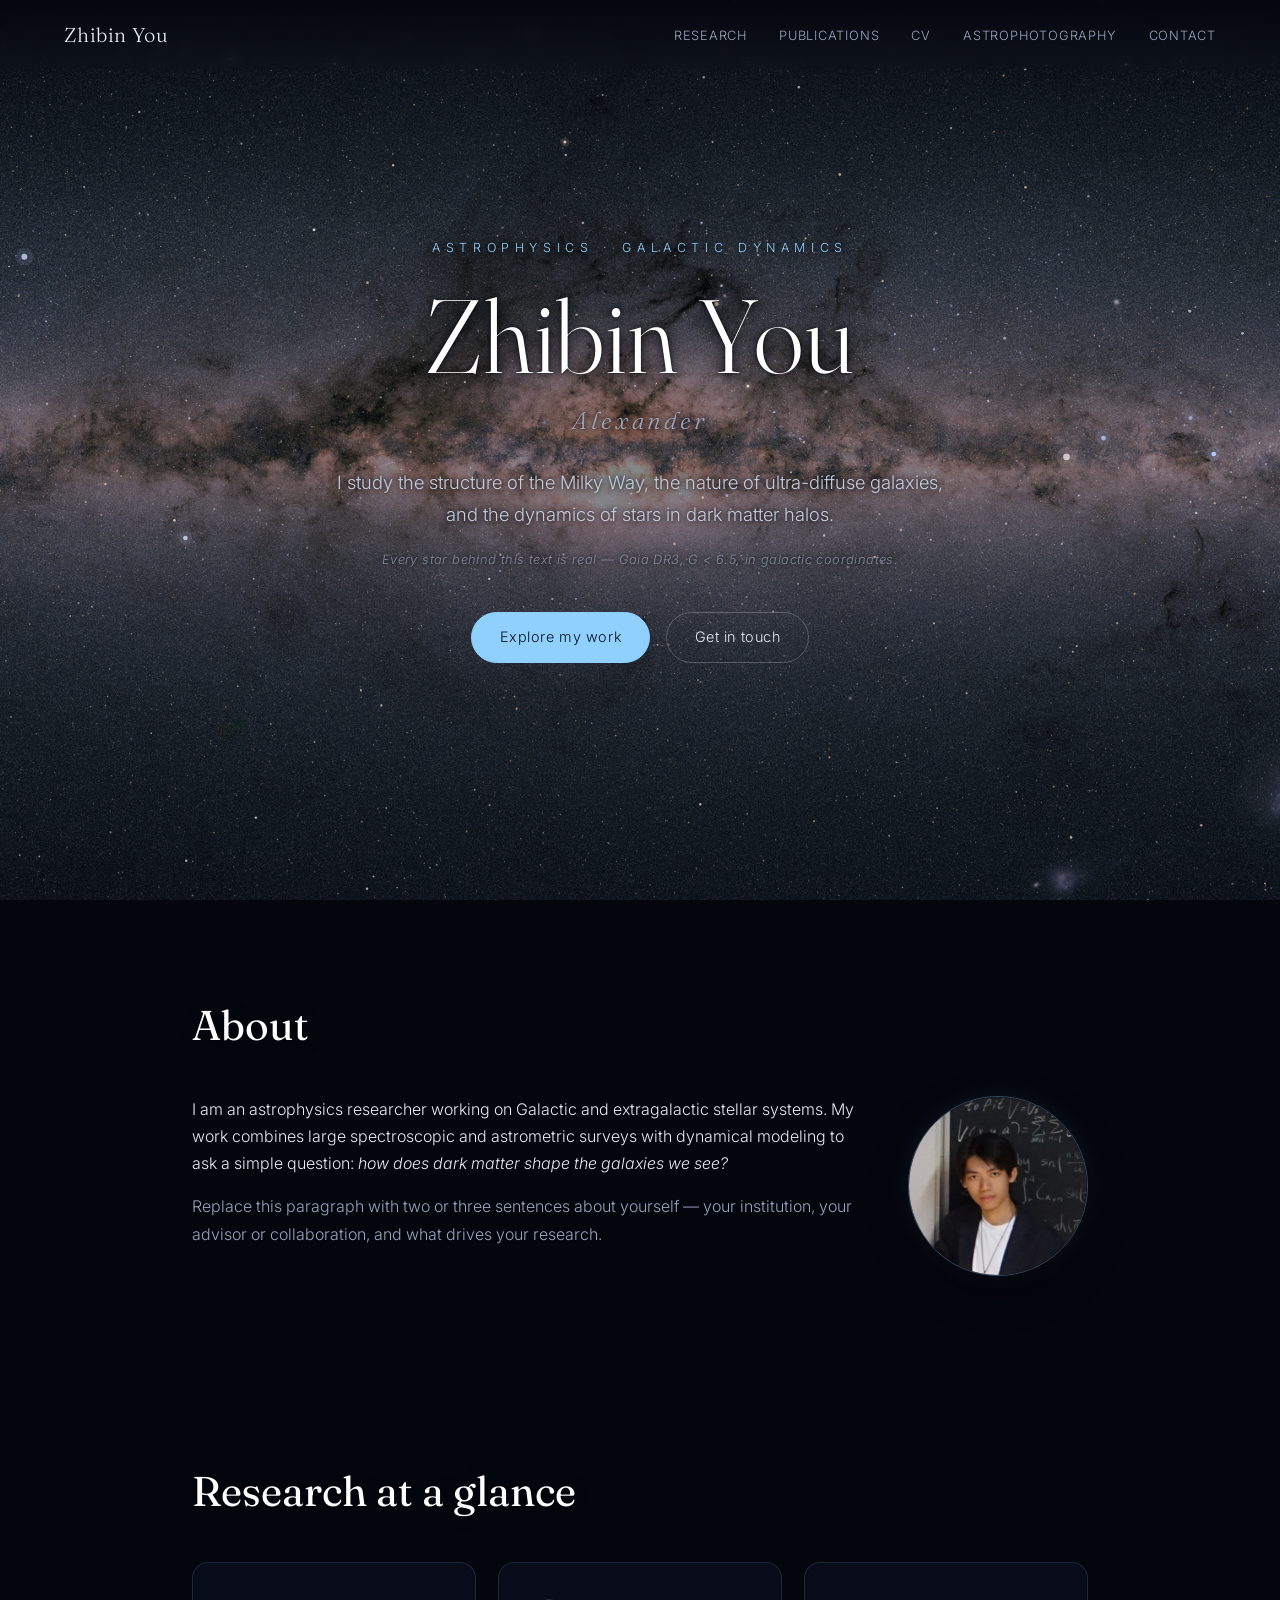
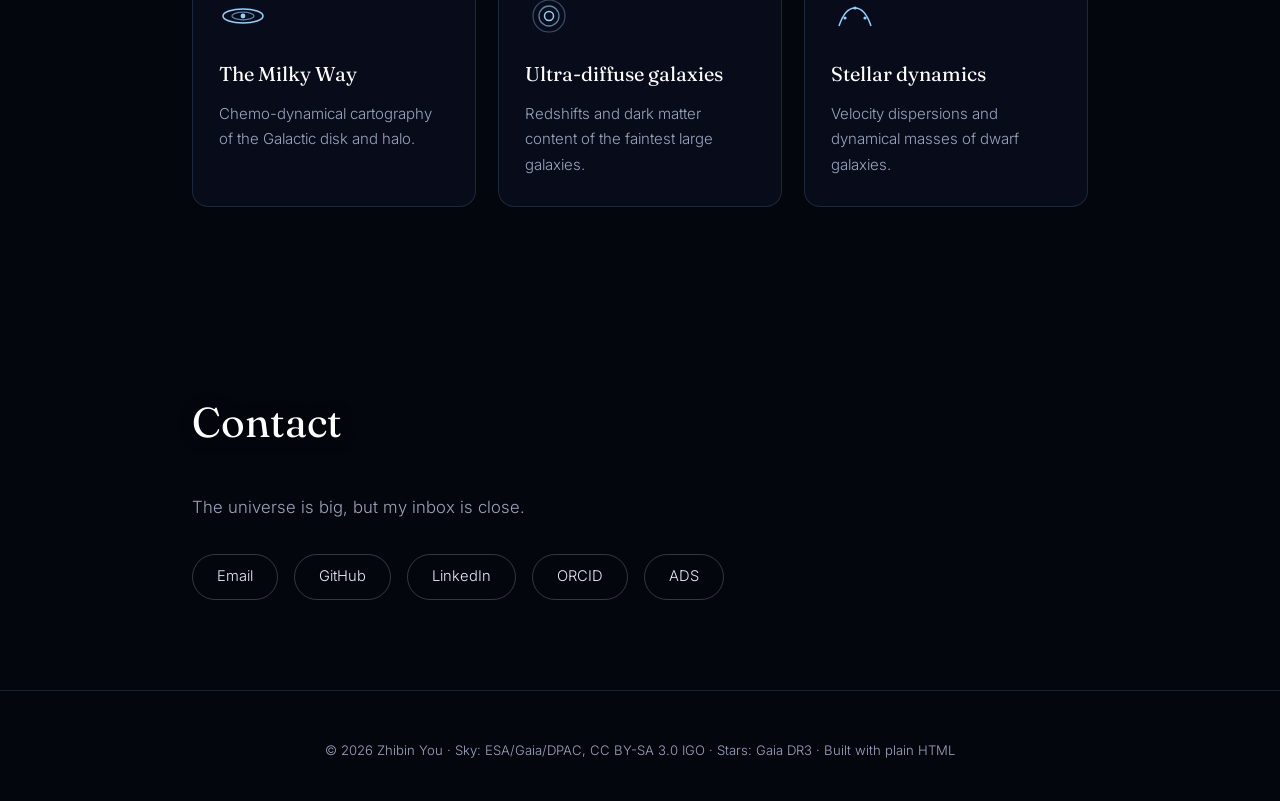
==== commit 66d21257: "Place profile above About text on mobile" ====
--- a/index.html
+++ b/index.html
@@ -7,7 +7,7 @@
 <link rel="preconnect" href="https://fonts.googleapis.com">
 <link rel="preconnect" href="https://fonts.gstatic.com" crossorigin>
 <link href="https://fonts.googleapis.com/css2?family=Fraunces:opsz,wght@9..144,300;9..144,400;9..144,600&family=Inter:wght@300;400;500;600&display=swap" rel="stylesheet">
-<link rel="stylesheet" href="style.css">
+<link rel="stylesheet" href="style.css?v=2">
 </head>
 <body>
 <canvas id="sky"></canvas>
--- a/style.css
+++ b/style.css
@@ -523,6 +523,7 @@
 
 @media (max-width: 640px) {
   .about-grid { grid-template-columns: 1fr; }
+  .portrait { order: -1; }
   .portrait img { margin: 0 auto; }
   .pubs li, .timeline li { grid-template-columns: 1fr; gap: 0.3rem; }
 }
